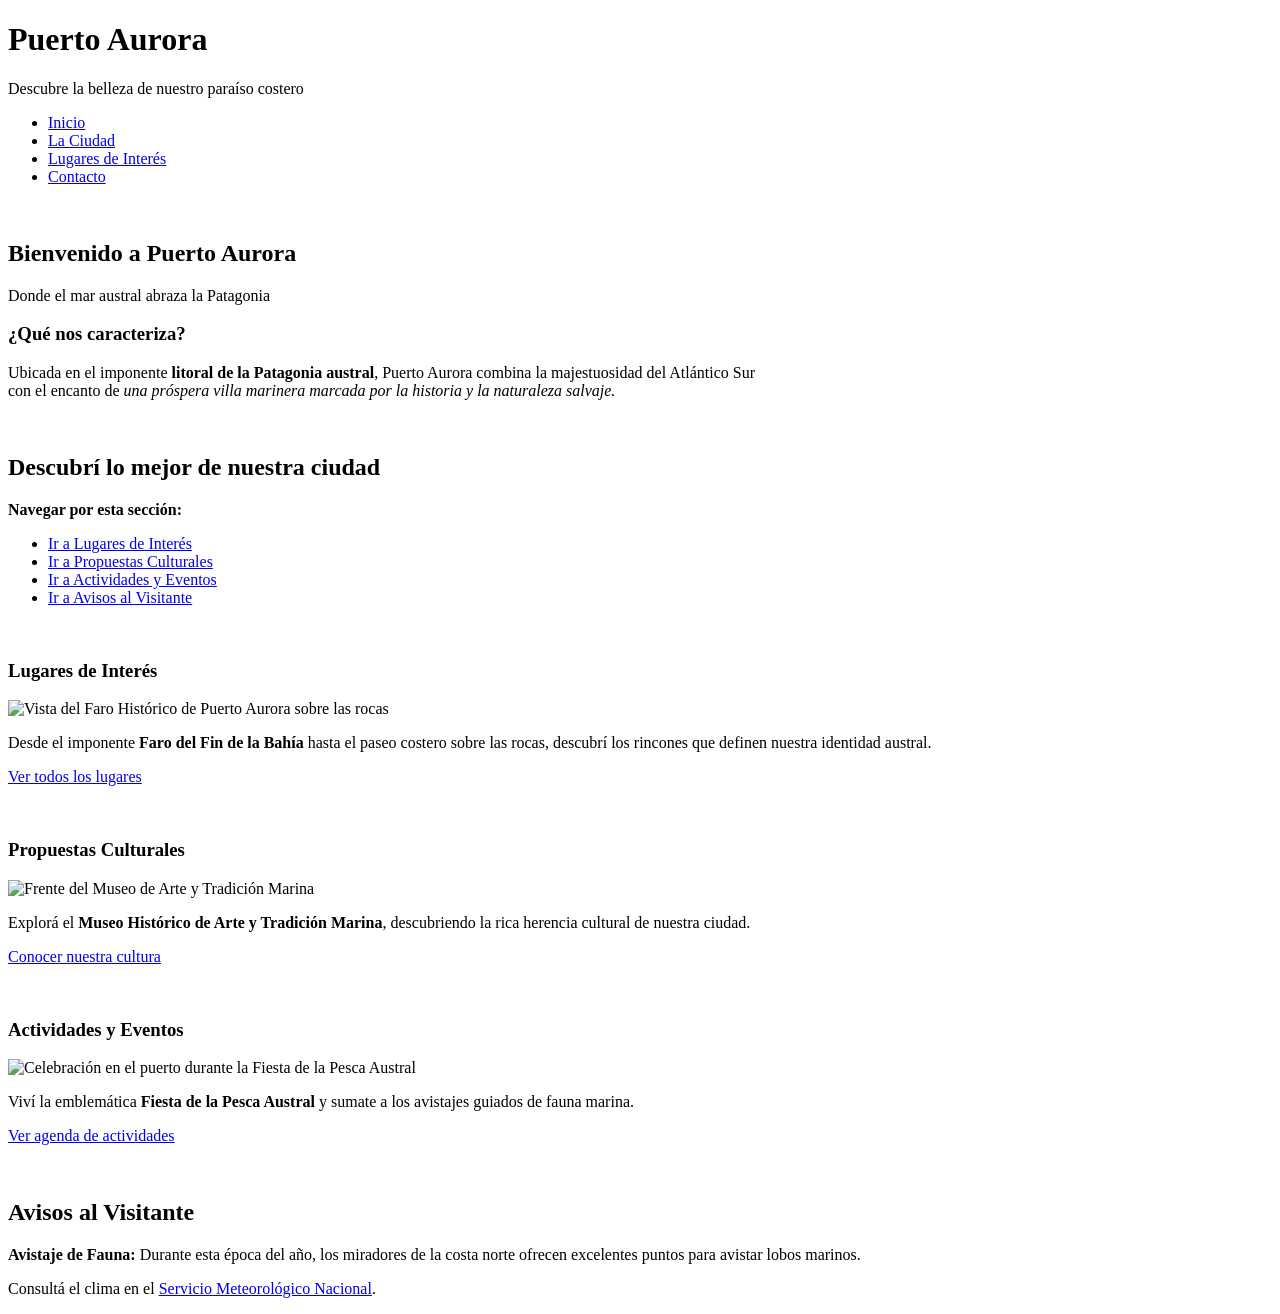
==== index.html @ 4c487edc "Completado del index.html con todo lo requerido." ====
<!DOCTYPE html>
<html lang="es">
<head>
    <meta charset="UTF-8">
    <meta name="viewport" content="width=device-width, initial-scale=1.0">
    <title>Puerto Aurora</title>
</head>
<body>

    <header>
        <h1>Puerto Aurora</h1>
        <p>Descubre la belleza de nuestro paraíso costero</p>

        <nav>
            <ul>
                <li><a href="index.html">Inicio</a></li>
                <li><a href="ciudad.html">La Ciudad</a></li>
                <li><a href="lugares.html">Lugares de Interés</a></li>
                <li><a href="contacto.html">Contacto</a></li>
            </ul>
        </nav>
    </header><br>

    <main>

        <section id="bienvenida">
            <h2>Bienvenido a Puerto Aurora</h2>
            <p>Donde el mar austral abraza la Patagonia</p>

            <h3>¿Qué nos caracteriza?</h3>
            <p>Ubicada en el imponente <strong>litoral de la Patagonia austral</strong>, Puerto Aurora combina la majestuosidad del Atlántico Sur <br>
               con el encanto de <em>una próspera villa marinera marcada por la historia y la naturaleza salvaje.</em></p>
        </section><br>

        <section id="infoGeneral">
            <h2>Descubrí lo mejor de nuestra ciudad</h2>

            <nav>
                <p><strong>Navegar por esta sección:</strong></p>
                <ul>
                    <li><a href="#lugares">Ir a Lugares de Interés</a></li>
                    <li><a href="#cultura">Ir a Propuestas Culturales</a></li>
                    <li><a href="#actividades">Ir a Actividades y Eventos</a></li>
                    <li><a href="#avisos">Ir a Avisos al Visitante</a></li>
                </ul>
            </nav><br>

            <section id="lugares">
                <h3>Lugares de Interés</h3>
                <img src="poner imagen" alt="Vista del Faro Histórico de Puerto Aurora sobre las rocas">
                <p>Desde el imponente <strong>Faro del Fin de la Bahía</strong> hasta el paseo costero sobre las rocas, descubrí los rincones que definen nuestra identidad austral.</p>
                <p><a href="lugares.html">Ver todos los lugares</a></p>
            </section><br>

            <section id="cultura">
                <h3>Propuestas Culturales</h3>
                <img src="poner imagen" alt="Frente del Museo de Arte y Tradición Marina">
                <p>Explorá el <strong>Museo Histórico de Arte y Tradición Marina</strong>, descubriendo la rica herencia cultural de nuestra ciudad.</p>
                <p><a href="ciudad.html">Conocer nuestra cultura</a></p>
            </section><br>

            <section id="actividades">
                <h3>Actividades y Eventos</h3>
                <img src="poner imagen" alt="Celebración en el puerto durante la Fiesta de la Pesca Austral">
                <p>Viví la emblemática <strong>Fiesta de la Pesca Austral</strong> y sumate a los avistajes guiados de fauna marina.</p>
                <p><a href="lugares.html">Ver agenda de actividades</a></p>
            </section>

        </section><br>

        <section id="avisos">
            <h2>Avisos al Visitante</h2>
            <p><strong>Avistaje de Fauna:</strong> Durante esta época del año, los miradores de la costa norte ofrecen excelentes puntos para avistar lobos marinos.</p>
            <p>Consultá el clima en el <a href="https://www.smn.gob.ar" target="_blank" rel="noopener noreferrer">Servicio Meteorológico Nacional</a>.</p>
        </section>

    </main>

    <footer>
    </footer>

</body>
</html>
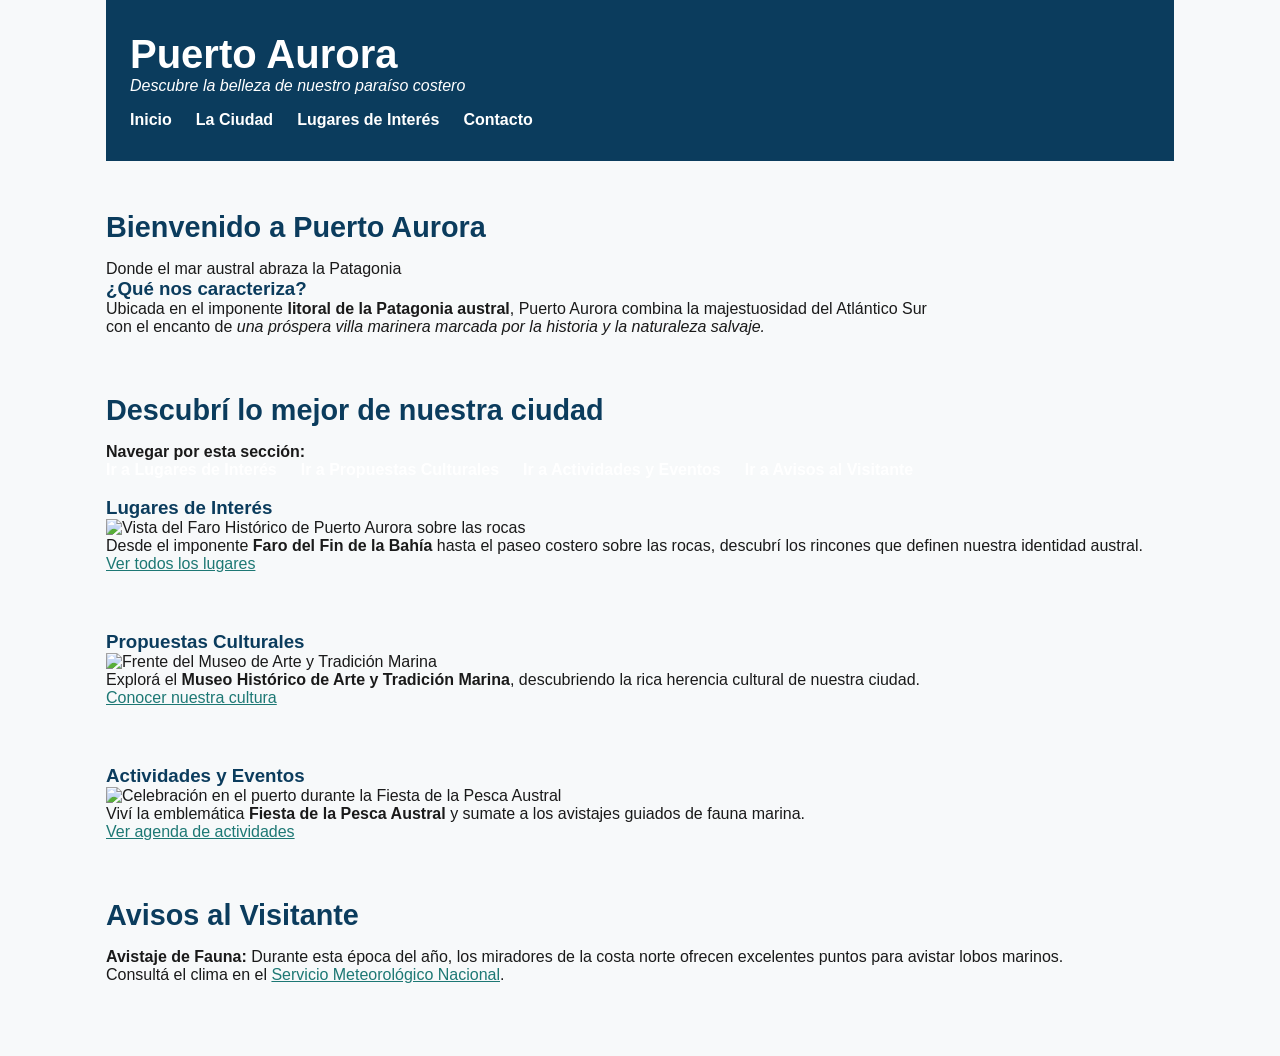
==== commit 562e1bcc: "estilos completado commit 2" ====
--- a/index.html
+++ b/index.html
@@ -3,6 +3,7 @@
 <head>
     <meta charset="UTF-8">
     <meta name="viewport" content="width=device-width, initial-scale=1.0">
+    <link rel="stylesheet" href="estilos.css">
     <title>Puerto Aurora</title>
 </head>
 <body>
--- a/estilos.css
+++ b/estilos.css
@@ -0,0 +1,88 @@
+:root {
+    --color-primario: #0B3C5D;
+    --color-secundario: #1D7874;
+    --color-acento: #E7A14B;
+    --color-fondo: #F7F9FA;
+    --color-texto: #1A1A1A;
+    --fuente-titulos: "arial", serif;
+    --fuente-texto: "arial", sans-serif;
+}
+
+* {
+    box-sizing: border-box;
+    margin: 0;
+    padding: 0;
+}
+
+body {
+    font-family: var(--fuente-texto);
+    font-size: 16px;
+    color: var(--color-texto);
+    background-color: var(--color-fondo);
+    max-width: 1100px;
+    margin: 0 auto;
+    padding: 0 1rem;
+}
+
+h1, h2, h3 {
+    font-family:  var(--fuente-titulos);
+    color: var(--color-primario);
+}
+
+a {
+    color: var(--color-secundario);
+}
+
+a:hover {
+    color: var(--color-acento);
+}
+
+
+header {
+    background-color: var(--color-primario);
+    color: white;
+    padding: 2rem 1.5rem;
+}
+
+header h1 {
+    color: white;
+    font-size: 2.5rem;
+}
+
+header p {
+    margin-bottom: 1rem;
+    font-style: italic;
+}
+
+nav ul {
+    display: flex;
+    flex-wrap: wrap;
+    gap: 1.5rem;
+    list-style: none;
+}
+
+nav a {
+    color: white;
+    text-decoration: none;
+    font-weight: bold;
+}
+
+nav a:hover {
+    color: var(--color-acento);
+}
+
+
+
+
+main {
+    padding: 2rem 0;
+}
+
+main section {
+    margin-bottom: 2.5rem;
+}
+
+main h2 {
+    font-size: 1.8rem;
+    margin-bottom: 1rem;
+}
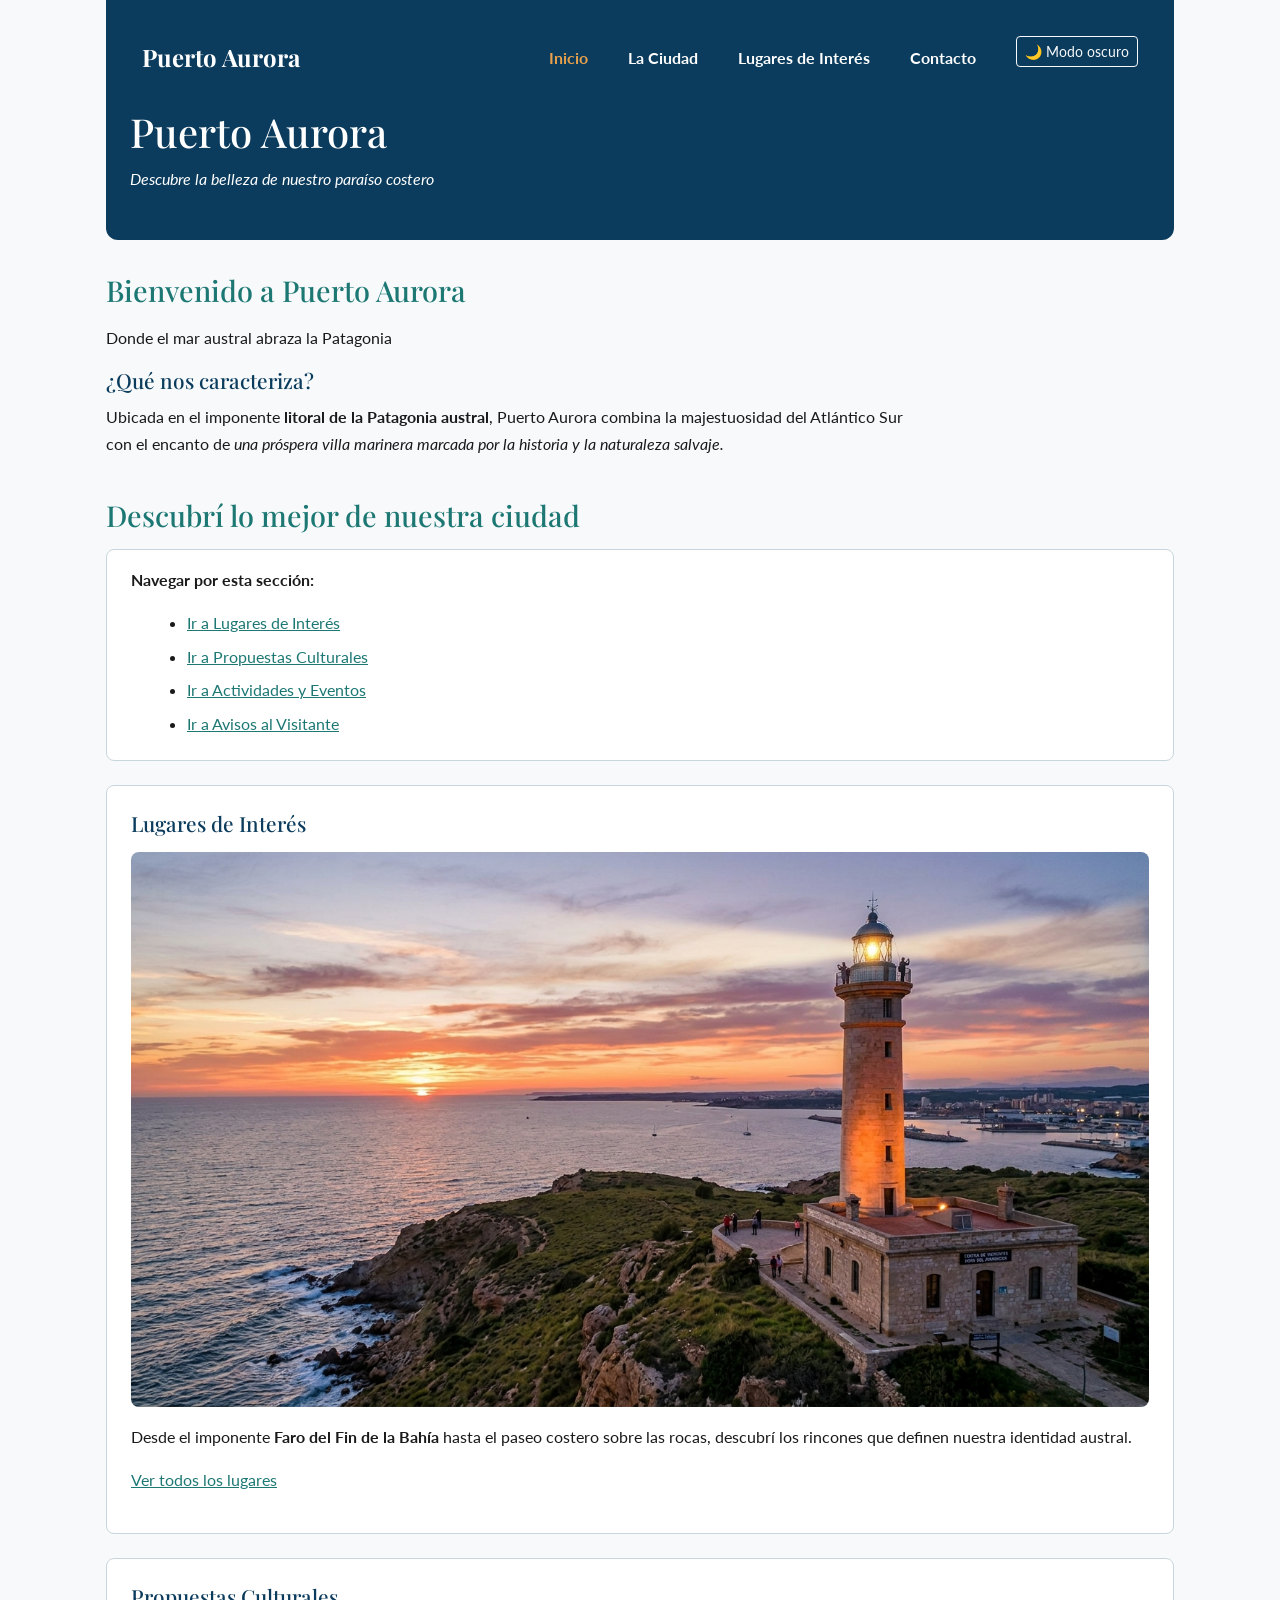
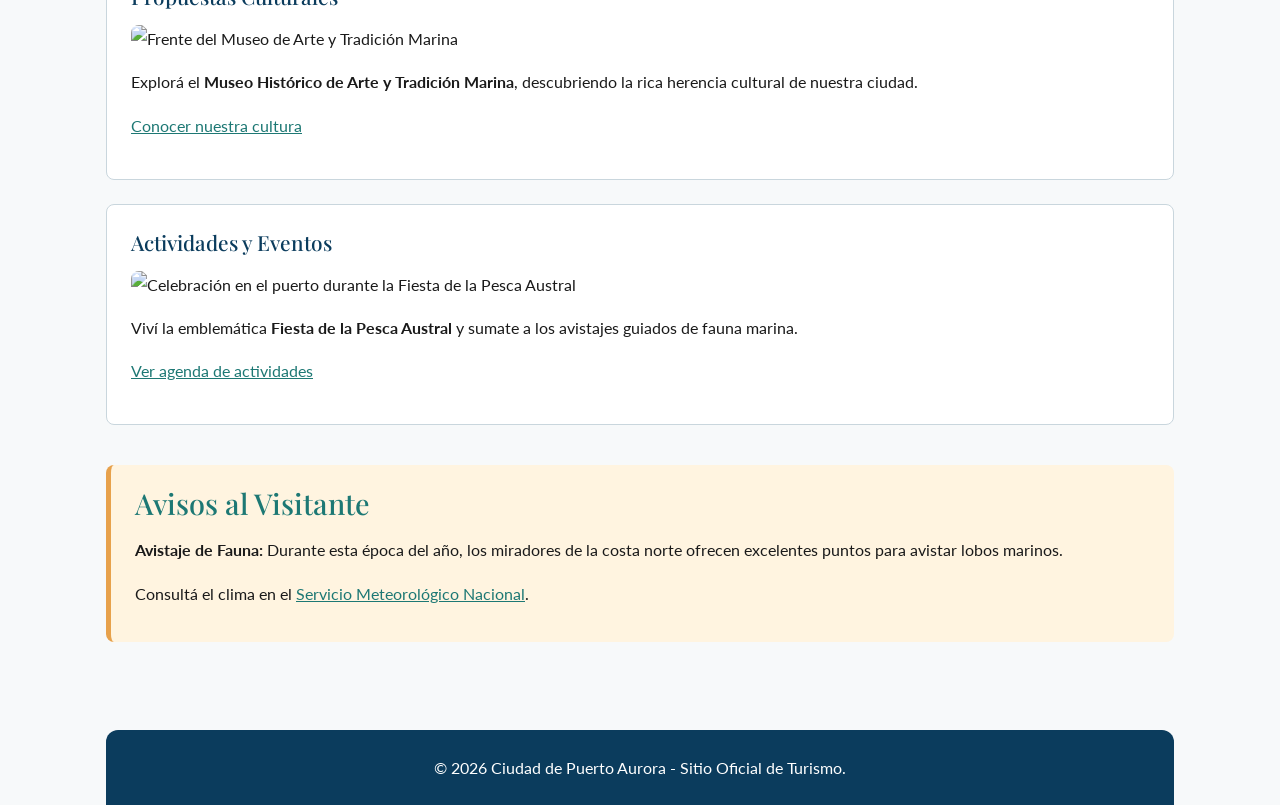
==== commit 45783aed: "commit 3 y 4 terminado" ====
--- a/index.html
+++ b/index.html
@@ -3,24 +3,43 @@
 <head>
     <meta charset="UTF-8">
     <meta name="viewport" content="width=device-width, initial-scale=1.0">
+    <link rel="preconnect" href="https://fonts.googleapis.com">
+    <link rel="preconnect" href="https://fonts.gstatic.com" crossorigin>
+    <link href="https://fonts.googleapis.com/css2?family=Lato:wght@400;700&family=Playfair+Display:wght@600;700&display=swap" rel="stylesheet">
+    <!-- Bootstrap CSS: antes del CSS propio -->
+    <link href="https://cdn.jsdelivr.net/npm/bootstrap@5.3.3/dist/css/bootstrap.min.css" rel="stylesheet">
+    <!-- CSS propio del sitio -->
     <link rel="stylesheet" href="estilos.css">
     <title>Puerto Aurora</title>
 </head>
 <body>
 
     <header>
-        <h1>Puerto Aurora</h1>
-        <p>Descubre la belleza de nuestro paraíso costero</p>
+        <nav class="navbar navbar-expand-lg navbar-dark bg-dark">
+            <div class="container-fluid">
+                <a class="navbar-brand" href="index.html">Puerto Aurora</a>
+                <button class="navbar-toggler" type="button" data-bs-toggle="collapse"
+                        data-bs-target="#menuPrincipal" aria-controls="menuPrincipal"
+                        aria-expanded="false" aria-label="Abrir menú de navegación">
+                    <span class="navbar-toggler-icon"></span>
+                </button>
+                <div class="collapse navbar-collapse" id="menuPrincipal">
+                    <ul class="navbar-nav ms-auto">
+                        <li class="nav-item"><a class="nav-link active" aria-current="page" href="index.html">Inicio</a></li>
+                        <li class="nav-item"><a class="nav-link" href="ciudad.html">La Ciudad</a></li>
+                        <li class="nav-item"><a class="nav-link" href="lugares.html">Lugares de Interés</a></li>
+                        <li class="nav-item"><a class="nav-link" href="contacto.html">Contacto</a></li>
+                        <li class="nav-item ms-lg-2"><button id="btn-modo" class="btn btn-outline-light btn-sm" type="button" aria-pressed="false">🌙 Modo oscuro</button></li>
+                    </ul>
+                </div>
+            </div>
+        </nav>
 
-        <nav>
-            <ul>
-                <li><a href="index.html">Inicio</a></li>
-                <li><a href="ciudad.html">La Ciudad</a></li>
-                <li><a href="lugares.html">Lugares de Interés</a></li>
-                <li><a href="contacto.html">Contacto</a></li>
-            </ul>
-        </nav>
-    </header><br>
+        <div class="banner-titulo">
+            <h1>Puerto Aurora</h1>
+            <p>Descubre la belleza de nuestro paraíso costero</p>
+        </div>
+    </header>
 
     <main>
 
@@ -31,12 +50,12 @@
             <h3>¿Qué nos caracteriza?</h3>
             <p>Ubicada en el imponente <strong>litoral de la Patagonia austral</strong>, Puerto Aurora combina la majestuosidad del Atlántico Sur <br>
                con el encanto de <em>una próspera villa marinera marcada por la historia y la naturaleza salvaje.</em></p>
-        </section><br>
+        </section>
 
         <section id="infoGeneral">
             <h2>Descubrí lo mejor de nuestra ciudad</h2>
 
-            <nav>
+            <nav class="nav-seccion" aria-label="Secciones de esta página">
                 <p><strong>Navegar por esta sección:</strong></p>
                 <ul>
                     <li><a href="#lugares">Ir a Lugares de Interés</a></li>
@@ -44,30 +63,30 @@
                     <li><a href="#actividades">Ir a Actividades y Eventos</a></li>
                     <li><a href="#avisos">Ir a Avisos al Visitante</a></li>
                 </ul>
-            </nav><br>
+            </nav>
 
             <section id="lugares">
                 <h3>Lugares de Interés</h3>
-                <img src="poner imagen" alt="Vista del Faro Histórico de Puerto Aurora sobre las rocas">
+                <img src="img/faro.jpg" alt="Vista del Faro Histórico de Puerto Aurora sobre las rocas">
                 <p>Desde el imponente <strong>Faro del Fin de la Bahía</strong> hasta el paseo costero sobre las rocas, descubrí los rincones que definen nuestra identidad austral.</p>
                 <p><a href="lugares.html">Ver todos los lugares</a></p>
-            </section><br>
+            </section>
 
             <section id="cultura">
                 <h3>Propuestas Culturales</h3>
-                <img src="poner imagen" alt="Frente del Museo de Arte y Tradición Marina">
+                <img src="https://picsum.photos/800/400?random=1" alt="Frente del Museo de Arte y Tradición Marina">
                 <p>Explorá el <strong>Museo Histórico de Arte y Tradición Marina</strong>, descubriendo la rica herencia cultural de nuestra ciudad.</p>
                 <p><a href="ciudad.html">Conocer nuestra cultura</a></p>
-            </section><br>
+            </section>
 
             <section id="actividades">
                 <h3>Actividades y Eventos</h3>
-                <img src="poner imagen" alt="Celebración en el puerto durante la Fiesta de la Pesca Austral">
+                <img src="https://picsum.photos/800/400?random=2" alt="Celebración en el puerto durante la Fiesta de la Pesca Austral">
                 <p>Viví la emblemática <strong>Fiesta de la Pesca Austral</strong> y sumate a los avistajes guiados de fauna marina.</p>
-                <p><a href="lugares.html">Ver agenda de actividades</a></p>
+                <p><a href="lugares.html#actividades">Ver agenda de actividades</a></p>
             </section>
 
-        </section><br>
+        </section>
 
         <section id="avisos">
             <h2>Avisos al Visitante</h2>
@@ -78,7 +97,12 @@
     </main>
 
     <footer>
+        <p>&copy; 2026 Ciudad de Puerto Aurora - Sitio Oficial de Turismo.</p>
     </footer>
 
+    <!-- Bootstrap JS: antes del cierre del body -->
+    <script src="https://cdn.jsdelivr.net/npm/bootstrap@5.3.3/dist/js/bootstrap.bundle.min.js"></script>
+    <!-- JS propio del sitio -->
+    <script src="main.js"></script>
 </body>
-</html>+</html>
--- a/estilos.css
+++ b/estilos.css
@@ -1,22 +1,30 @@
+
+
+/*   Variables   */
 :root {
-    --color-primario: #0B3C5D;
-    --color-secundario: #1D7874;
-    --color-acento: #E7A14B;
+    --color-primario: #0B3C5D;     
+    --color-secundario: #1D7874;   
+    --color-acento: #E7A14B;       
     --color-fondo: #F7F9FA;
     --color-texto: #1A1A1A;
-    --fuente-titulos: "arial", serif;
-    --fuente-texto: "arial", sans-serif;
-}
-
+    --color-borde: #C9D6DD;
+    --color-tarjeta: #FFFFFF;
+    --fuente-titulos: "Playfair Display", Georgia, serif;
+    --fuente-texto: "Lato", Arial, sans-serif;
+}
+
+/*   Reset   */
 * {
     box-sizing: border-box;
     margin: 0;
     padding: 0;
 }
 
+/*   Body */
 body {
     font-family: var(--fuente-texto);
     font-size: 16px;
+    line-height: 1.7;
     color: var(--color-texto);
     background-color: var(--color-fondo);
     max-width: 1100px;
@@ -24,29 +32,70 @@
     padding: 0 1rem;
 }
 
+p {
+    margin-bottom: 1rem;
+}
+
+ul, ol {
+    margin: 0 0 1rem 1.5rem;
+}
+
+li {
+    margin-bottom: 0.4rem;
+}
+
+img {
+    max-width: 100%;
+    height: auto;
+    display: block;
+    margin: 1rem 0;
+    border-radius: 8px;
+}
+
+/*   Títulos   */
 h1, h2, h3 {
-    font-family:  var(--fuente-titulos);
+    font-family: var(--fuente-titulos);
+    line-height: 1.25;
+}
+
+h1 {
+    font-size: 2.5rem;
     color: var(--color-primario);
 }
 
+h2 {
+    font-size: 1.8rem;
+    color: var(--color-secundario);
+    margin-bottom: 1rem;
+}
+
+h3 {
+    font-size: 1.3rem;
+    color: var(--color-primario);
+    margin-bottom: 0.6rem;
+}
+
+/*   Enlaces generales */
 a {
     color: var(--color-secundario);
 }
 
 a:hover {
-    color: var(--color-acento);
-}
-
-
+    color: var(--color-primario);
+    text-decoration: none;
+}
+
+/*   Header  */
 header {
     background-color: var(--color-primario);
     color: white;
     padding: 2rem 1.5rem;
+    border-radius: 0 0 12px 12px;
 }
 
 header h1 {
     color: white;
-    font-size: 2.5rem;
+    margin-bottom: 0.5rem;
 }
 
 header p {
@@ -54,26 +103,46 @@
     font-style: italic;
 }
 
-nav ul {
+/*  Navegación principal (header)   */
+header nav ul {
     display: flex;
     flex-wrap: wrap;
     gap: 1.5rem;
     list-style: none;
-}
-
-nav a {
+    margin: 0;
+}
+
+header nav li {
+    margin-bottom: 0;
+}
+
+header nav a {
     color: white;
     text-decoration: none;
     font-weight: bold;
-}
-
-nav a:hover {
+    padding: 0.3rem 0;
+    border-bottom: 2px solid transparent;
+}
+
+header nav a:hover {
     color: var(--color-acento);
-}
-
-
-
-
+    border-bottom-color: var(--color-acento);
+}
+
+/*   Navegación interna de sección   */
+.nav-seccion {
+    background-color: var(--color-tarjeta);
+    border: 1px solid var(--color-borde);
+    border-radius: 8px;
+    padding: 1rem 1.5rem;
+    margin-bottom: 1.5rem;
+}
+
+.nav-seccion ul {
+    margin-bottom: 0;
+}
+
+/*   Contenido principal  */
 main {
     padding: 2rem 0;
 }
@@ -82,7 +151,325 @@
     margin-bottom: 2.5rem;
 }
 
-main h2 {
-    font-size: 1.8rem;
+/* Secciones anidadas (index): separación entre bloques */
+main section section {
+    background-color: var(--color-tarjeta);
+    border: 1px solid var(--color-borde);
+    border-radius: 8px;
+    padding: 1.5rem;
+    margin-bottom: 1.5rem;
+}
+
+article {
+    margin-bottom: 1.5rem;
+}
+
+/* Tarjeta de lugar (lugares.html) */
+.lugar {
+    background-color: var(--color-tarjeta);
+    border-left: 5px solid var(--color-secundario);
+    border-radius: 8px;
+    padding: 1.2rem 1.5rem;
+    margin-bottom: 1.5rem;
+}
+
+/* Avisos al visitante (index) */
+#avisos {
+    background-color: #FFF4E0;
+    border-left: 5px solid var(--color-acento);
+    border-radius: 8px;
+    padding: 1.2rem 1.5rem;
+}
+
+/*   Tablas  */
+table {
+    width: 100%;
+    border-collapse: collapse;
+    margin-bottom: 1.5rem;
+}
+
+th, td {
+    border: 1px solid var(--color-borde);
+    padding: 0.7rem 1rem;
+    text-align: left;
+}
+
+thead {
+    background-color: var(--color-primario);
+    color: white;
+}
+
+tbody tr:nth-child(even) {
+    background-color: #E8EFF2;
+}
+
+/*  Formularios  */
+form {
+    max-width: 600px;
+}
+
+label {
+    display: block;
+    font-weight: bold;
+    margin-bottom: 0.3rem;
+}
+
+input,
+textarea,
+select {
+    width: 100%;
+    padding: 0.6rem 0.8rem;
     margin-bottom: 1rem;
-}+    border: 1px solid var(--color-primario);
+    border-radius: 6px;
+    font-family: var(--fuente-texto);
+    font-size: 1rem;
+}
+
+input:focus,
+textarea:focus,
+select:focus {
+    outline: 2px solid var(--color-acento);
+}
+
+button {
+    background-color: var(--color-primario);
+    color: white;
+    padding: 0.7rem 1.5rem;
+    border: none;
+    border-radius: 6px;
+    font-size: 1rem;
+    cursor: pointer;
+}
+
+button:hover {
+    background-color: var(--color-secundario);
+}
+
+/*  Footer   */
+footer {
+    background-color: var(--color-primario);
+    color: white;
+    text-align: center;
+    padding: 1.5rem;
+    border-radius: 12px 12px 0 0;
+    margin-top: 1rem;
+}
+
+footer p {
+    margin-bottom: 0;
+}
+
+
+
+
+/*   Bootstrap - personalizaciones: navbar   */
+header .navbar.bg-dark {
+    background-color: var(--color-primario) !important;
+    padding: 0;
+}
+
+header .navbar-brand {
+    font-family: var(--fuente-titulos);
+    font-size: 1.5rem;
+    border-bottom: 0;
+}
+
+header .navbar-nav {
+    gap: 0.25rem 1.5rem;
+}
+
+header .navbar-nav .nav-link {
+    color: white;
+    font-weight: bold;
+    transition: color 0.2s ease;
+}
+
+header .navbar-nav .nav-link:hover,
+header .navbar-nav .nav-link:focus,
+header .navbar-nav .nav-link.active {
+    color: var(--color-acento);
+}
+
+header .banner-titulo {
+    margin-top: 1.5rem;
+}
+
+/*   Bootstrap - personalizaciones: botones   */
+.btn-primary {
+    --bs-btn-bg: var(--color-primario);
+    --bs-btn-border-color: var(--color-primario);
+    --bs-btn-hover-bg: var(--color-secundario);
+    --bs-btn-hover-border-color: var(--color-secundario);
+    --bs-btn-active-bg: var(--color-secundario);
+    --bs-btn-active-border-color: var(--color-secundario);
+    transition: background-color 0.2s ease;
+}
+
+.btn-outline-primary {
+    --bs-btn-color: var(--color-primario);
+    --bs-btn-border-color: var(--color-primario);
+    --bs-btn-hover-bg: var(--color-primario);
+    --bs-btn-hover-border-color: var(--color-primario);
+    --bs-btn-active-bg: var(--color-primario);
+    --bs-btn-active-border-color: var(--color-primario);
+    transition: background-color 0.2s ease, color 0.2s ease;
+}
+
+/*   Bootstrap - personalizaciones: cards y formularios   */
+.card {
+    border-color: var(--color-borde);
+}
+
+.card-title {
+    color: var(--color-primario);
+}
+
+.form-control,
+.form-select {
+    margin-bottom: 0;
+    border-color: var(--color-primario);
+}
+
+.form-control:focus,
+.form-select:focus {
+    border-color: var(--color-secundario);
+    box-shadow: 0 0 0 0.2rem rgba(29, 120, 116, 0.25);
+}
+
+#formulario form {
+    max-width: none;
+}
+
+/*   Posicionamiento   */
+
+.lugar-img {
+    position: relative;
+    aspect-ratio: 4 / 3;            /* todas las imágenes miden lo mismo */
+    overflow: hidden;               /* recorta el zoom del hover y respeta las esquinas */
+    background-color: var(--color-borde); /* fondo si la imagen tarda o no carga */
+    border-radius: calc(0.375rem - 1px) calc(0.375rem - 1px) 0 0; /* mismo radio que la card */
+}
+
+.lugar-img img {
+    display: block;
+    width: 100%;
+    height: 100%;                   /* llena el contenedor de 4:3 */
+    object-fit: cover;              /* recorta sin deformar */
+    object-position: center;
+    margin: 0;
+    border-radius: 0;               
+    transition: transform 0.4s ease;
+}
+
+.lugar-card:hover .lugar-img img {
+    transform: scale(1.05);
+}
+
+.lugar-img .badge {
+    position: absolute;
+    top: 0.75rem;
+    left: 0.75rem;
+    z-index: 1;                     /* siempre por encima de la imagen */
+    box-shadow: 0 2px 6px rgba(0, 0, 0, 0.25);
+}
+
+/* Efecto al pasar el mouse sobre las cards de lugares */
+.lugar-card {
+    transition: transform 0.2s ease, box-shadow 0.2s ease;
+}
+
+.lugar-card:hover {
+    transform: translateY(-4px);
+    box-shadow: 0 0.5rem 1rem rgba(0, 0, 0, 0.15);
+}
+
+.lugar-card .card-body p {
+    font-size: 0.95rem;
+    margin-bottom: 0.6rem;
+}
+
+/*   Flexbox   */
+/* Actividades: ítems en grilla flexible */
+.actividades {
+    display: flex;
+    flex-wrap: wrap;
+    gap: 1rem;
+    list-style: none;
+    margin: 0;
+}
+
+.actividades li {
+    flex: 1 1 250px;
+    background-color: var(--color-tarjeta);
+    border: 1px solid var(--color-borde);
+    border-top: 4px solid var(--color-secundario);
+    border-radius: 8px;
+    padding: 1rem 1.2rem;
+    margin-bottom: 0;
+}
+
+/*   Contacto   */
+.contacto-datos address {
+    font-style: normal;
+    margin-bottom: 0;
+}
+
+
+
+  /* Estilos del modo oscuro */
+
+body.oscuro {
+    --color-fondo: #12191e;
+    --color-texto: #f5f5f5;
+    --color-tarjeta: #1e2a31;
+    --color-borde: #34444d;
+    --color-secundario: #5fc4be;
+    background-color: var(--color-fondo);
+    color: var(--color-texto);
+}
+
+body.oscuro h2,
+body.oscuro h3,
+body.oscuro .card-title {
+    color: #7fd1cc;
+}
+
+body.oscuro .card {
+    background-color: var(--color-tarjeta);
+    color: var(--color-texto);
+}
+
+body.oscuro a:hover {
+    color: var(--color-acento);
+}
+
+body.oscuro .btn-outline-primary {
+    --bs-btn-color: #7fd1cc;
+    --bs-btn-border-color: #7fd1cc;
+    --bs-btn-hover-color: #12191e;
+    --bs-btn-hover-bg: #7fd1cc;
+    --bs-btn-hover-border-color: #7fd1cc;
+}
+
+body.oscuro .form-control,
+body.oscuro .form-select {
+    background-color: #12191e;
+    color: var(--color-texto);
+    border-color: var(--color-borde);
+}
+
+body.oscuro .actividades li,
+body.oscuro #avisos {
+    color: var(--color-texto);
+}
+
+body.oscuro #avisos {
+    background-color: #2b2416;
+}
+
+/* Mensajes de validación del formulario */
+.form-control.is-invalid,
+.form-select.is-invalid {
+    border-color: #dc3545;
+}
